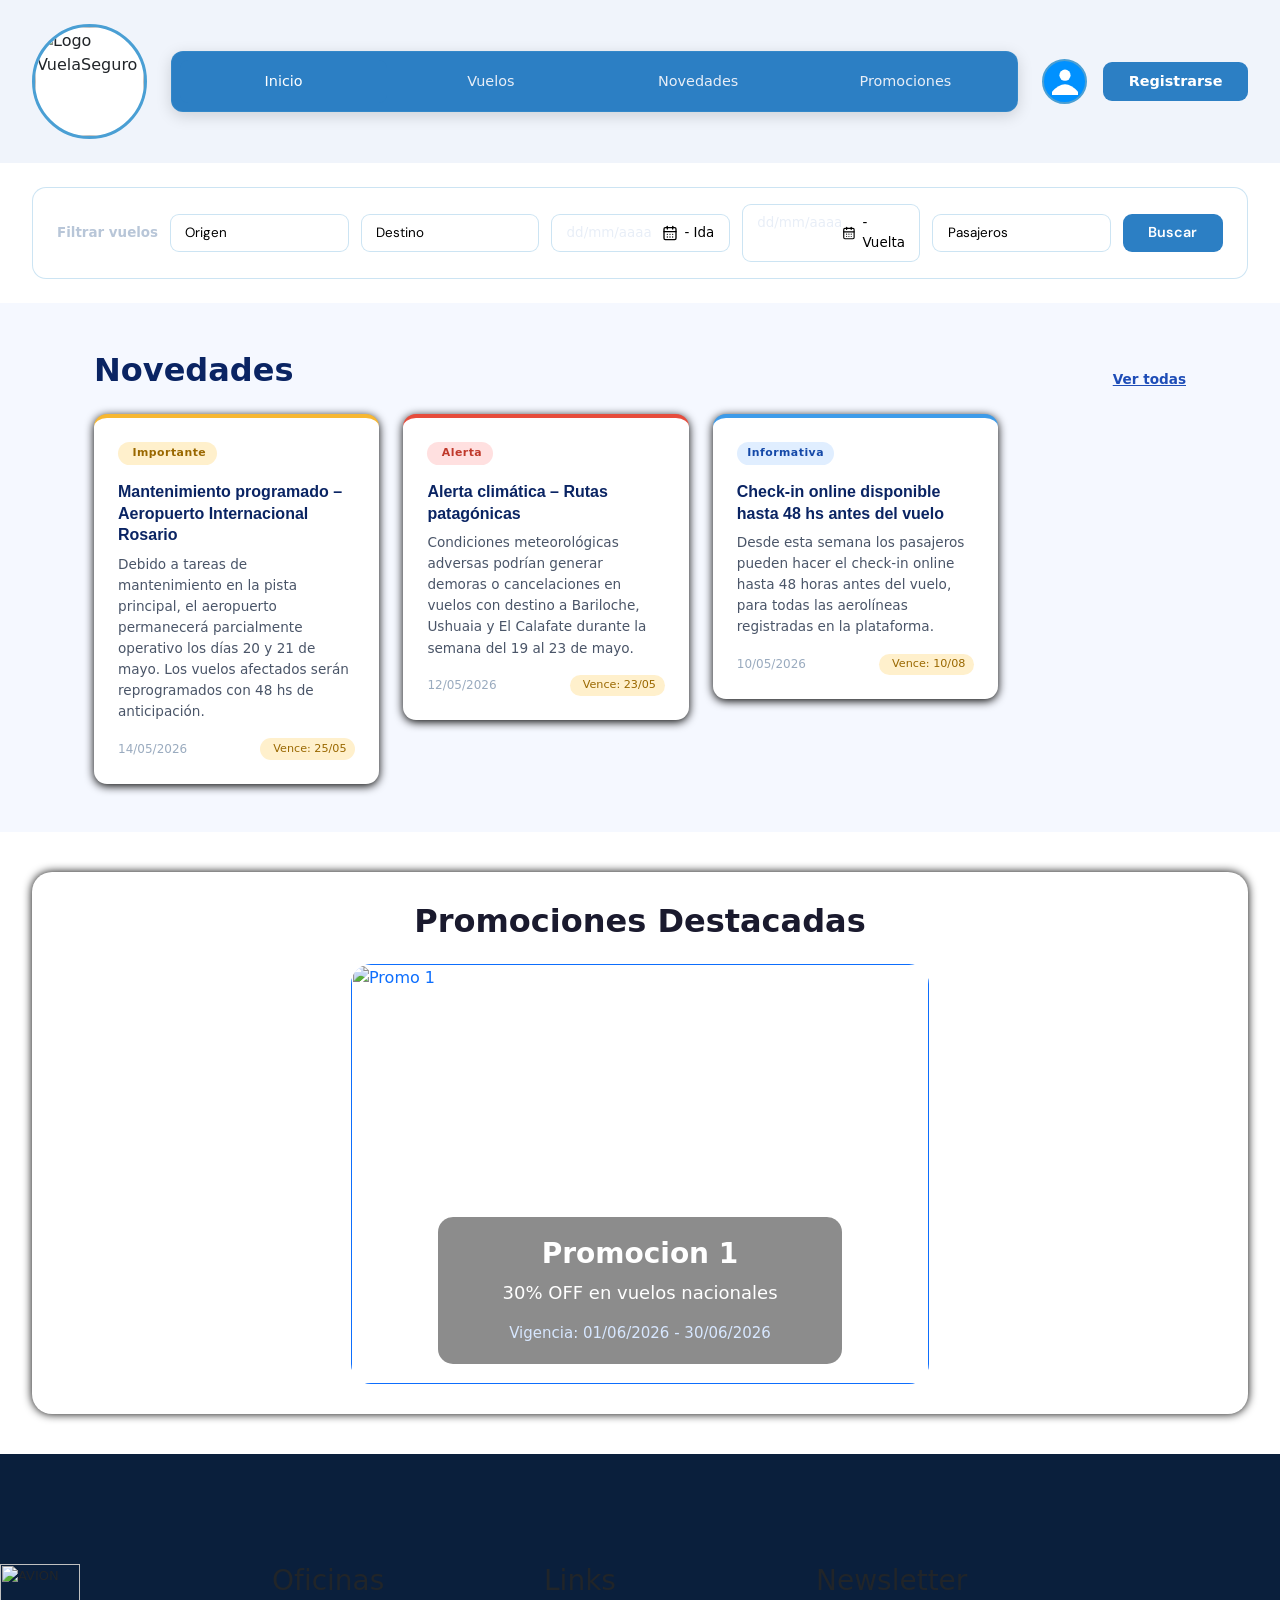
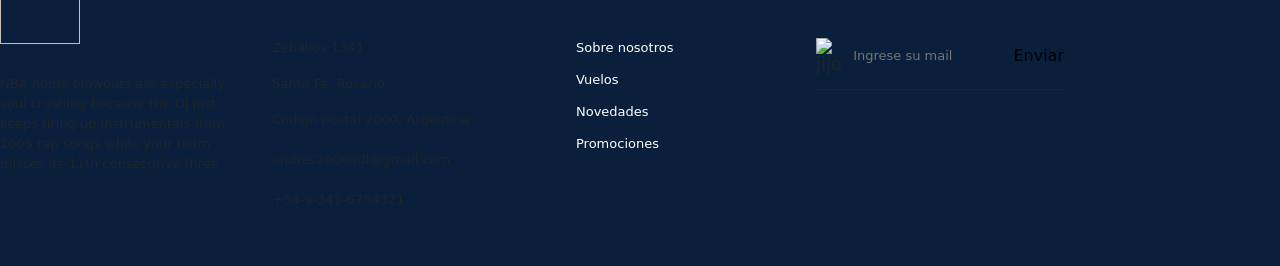
==== INDEX/index.html @ 40588db1 "Carpeta index para sus componentes" ====
<html lang="es">
<!DOCTYPE html>

<head>
  <title>VuelaSeguro</title>

  <!--Metadatos-->
  <meta charset="UTF-8"/>
  <meta name="viewport" content="width=device-width, initial-scale=1.0"/>

  <link href="https://cdn.jsdelivr.net/npm/bootstrap@5.3.3/dist/css/bootstrap.min.css" rel="stylesheet"/>
  <link href="https://fonts.googleapis.com/css2?family=DM+Sans:wght@400;500;600&display=swap" rel="stylesheet"/>

  <!--Links de hojas de estilo-->
  <link rel="stylesheet" href="estilos-navbar.css">
  <link rel="stylesheet" href="estilos-footer.css">
  <link rel="stylesheet" href="estilos-novedades.css">
  <link rel="stylesheet" href="estilos-promociones.css">

  <!-- Bootstrap CSS  -->
  <link href="https://cdn.jsdelivr.net/npm/bootstrap@5.0.2/dist/css/bootstrap.min.css" rel="stylesheet">
  
</head>

<body>
  <section class="navbar-section">
    <div class="header-wrapper">
      <nav class="navbar-custom">
        <div class="logo-wrap">
          <img src="./logo-vuelaseguro.png" class="logo-vuela" alt="Logo VuelaSeguro">
        </div>
        <div class="nav-links">
          <a href="#" class="active">Inicio</a>
          <a href="#">Vuelos</a>
          <a href="#">Novedades</a>
          <a href="#">Promociones</a>
        </div>
        <div class="nav-right">
          <div class="foto-perfil" title="Foto de perfil">
        <svg width="26" height="40" viewBox="0 0 42 42" xmlns="http://www.w3.org/2000/svg">
          <circle cx="21" cy="10" r="9" fill="#ffffff"/>
          <path d="M -4 42 Q 21 7 46 42 Z" fill="#ffffff"/>
        </svg>
          </div>
          <button class="btn-registro">Registrarse</button>
        </div>
      </nav>
    </div>
    <div class="filtro-bar">
      <span class="filtro-titulo">Filtrar vuelos</span>
      <input class="filtro-input" type="text" placeholder="Origen"/>
      <input class="filtro-input" type="text" placeholder="Destino"/>
      <div class="fecha-container">
        <div class="fecha-espejo" id="espejoIda">
          <span>dd/mm/aaaa</span>
          <span class="label-texto">
            <svg width="16" height="16" viewBox="0 0 24 24" fill="none" stroke="currentColor" stroke-width="2" stroke-linecap="round" stroke-linejoin="round"><rect x="3" y="4" width="18" height="18" rx="2" ry="2"></rect><line x1="16" y1="2" x2="16" y2="6"></line><line x1="8" y1="2" x2="8" y2="6"></line><line x1="3" y1="10" x2="21" y2="10"></line><path d="M8 14h.01M12 14h.01M16 14h.01M8 18h.01M12 18h.01M16 18h.01"></path></svg>
            - Ida
          </span>
        </div>
        <input class="fecha-input" type="date" id="fechaIda" onchange="actualizarFecha(this, 'espejoIda', '- Ida')" onclick="this.showPicker()"/>
      </div>
      <div class="fecha-container">
        <div class="fecha-espejo" id="espejoVuelta">
          <span>dd/mm/aaaa</span>
          <span class="label-texto">
            <svg width="16" height="16" viewBox="0 0 24 24" fill="none" stroke="currentColor" stroke-width="2" stroke-linecap="round" stroke-linejoin="round"><rect x="3" y="4" width="18" height="18" rx="2" ry="2"></rect><line x1="16" y1="2" x2="16" y2="6"></line><line x1="8" y1="2" x2="8" y2="6"></line><line x1="3" y1="10" x2="21" y2="10"></line><path d="M8 14h.01M12 14h.01M16 14h.01M8 18h.01M12 18h.01M16 18h.01"></path></svg>
            - Vuelta
          </span>
        </div>
        <input class="fecha-input" type="date" id="fechaVuelta" onchange="actualizarFecha(this, 'espejoVuelta', '- Vuelta')" onclick="this.showPicker()"/>
      </div>
      <input class="filtro-input" type="text" placeholder="Pasajeros"/>
      <button class="btn-buscar">Buscar</button>
    </div>
    <script>
      function actualizarFecha(input, espejoId, labelTexto) {
        const espejo = document.getElementById(espejoId);
        if (input.value) {
          const partes = input.value.split('-');
          const fechaFormateada = `${partes[2]}/${partes[1]}/${partes[0]}`;
          espejo.innerHTML = `<span style="color: #333;">${fechaFormateada}</span><span class="label-texto" style="color: var(--gris);"><svg width="16" height="16" viewBox="0 0 24 24" fill="none" stroke="currentColor" stroke-width="2" stroke-linecap="round" stroke-linejoin="round"><rect x="3" y="4" width="18" height="18" rx="2" ry="2"></rect><line x1="16" y1="2" x2="16" y2="6"></line><line x1="8" y1="2" x2="8" y2="6"></line><line x1="3" y1="10" x2="21" y2="10"></line><path d="M8 14h.01M12 14h.01M16 14h.01M8 18h.01M12 18h.01M16 18h.01"></path></svg> ${labelTexto}</span>`;
        } else {
          espejo.innerHTML = `<span>dd/mm/aaaa</span><span class="label-texto"><svg width="16" height="16" viewBox="0 0 24 24" fill="none" stroke="currentColor" stroke-width="2" stroke-linecap="round" stroke-linejoin="round"><rect x="3" y="4" width="18" height="18" rx="2" ry="2"></rect><line x1="16" y1="2" x2="16" y2="6"></line><line x1="8" y1="2" x2="8" y2="6"></line><line x1="3" y1="10" x2="21" y2="10"></line><path d="M8 14h.01M12 14h.01M16 14h.01M8 18h.01M12 18h.01M16 18h.01"></path></svg> ${labelTexto}</span>`;
        }
      }
    </script>
  </section>
  <section class="novedades-section" id="novedades">
    <div class="container px-3 px-md-4">
      <div class="d-flex justify-content-between align-items-end mb-4">
        <h2 class="m-0" style="color: var(--azul); font-weight: bold;">Novedades</h2>
        <a href="#" style="font-size: .85rem; color: var(--azul-m); text-decoration: none; font-weight: 600;">
          <u>Ver todas <i class="bi bi-arrow-right"></i></u>
        </a>
      </div>
      <div class="row row-cols-1 row-cols-md-2 row-cols-lg-3 g-4 justify-content-center">
        
        <!-- Novedad Destacada -->
        <div class="col">
          <div class="novedad-card destacada"> 
            <span class="badge-nov badge-imp"><i class="bi bi-star-fill me-1"></i>Importante</span>
            <div class="nov-titulo-card">Mantenimiento programado – Aeropuerto Internacional Rosario</div>
            <p class="nov-texto">
              Debido a tareas de mantenimiento en la pista principal, el aeropuerto permanecerá
              parcialmente operativo los días 20 y 21 de mayo. Los vuelos afectados serán
              reprogramados con 48 hs de anticipación.
            </p>
            <div class="nov-fecha">
              <span><i class="bi bi-calendar3"></i> 14/05/2026</span>
              <span class="nov-vence"><i class="bi bi-clock"></i>Vence: 25/05</span>
            </div>
          </div>
        </div>

        <!-- Novedad Alerta -->
        <div class="col">
          <div class="novedad-card alerta">
            <span class="badge-nov badge-alt"><i class="bi bi-cloud-lightning me-1"></i>Alerta</span>
            <div class="nov-titulo-card">Alerta climática – Rutas patagónicas</div>
            <p class="nov-texto">
              Condiciones meteorológicas adversas podrían generar demoras o cancelaciones en vuelos
              con destino a Bariloche, Ushuaia y El Calafate durante la semana del 19 al 23 de mayo.
            </p>
            <div class="nov-fecha">
              <span><i class="bi bi-calendar3"></i> 12/05/2026</span>
              <span class="nov-vence"><i class="bi bi-clock"></i>Vence: 23/05</span>
            </div>
          </div>
        </div>
        
        <!-- Novedad Informativa -->
        <div class="col">
          <div class="novedad-card">
            <span class="badge-nov badge-info">Informativa</span>
            <div class="nov-titulo-card">Check-in online disponible hasta 48 hs antes del vuelo</div>
            <p class="nov-texto">
              Desde esta semana los pasajeros pueden hacer el check-in online hasta 48 horas antes
              del vuelo, para todas las aerolíneas registradas en la plataforma.
            </p>
            <div class="nov-fecha">
              <span><i class="bi bi-calendar3"></i> 10/05/2026</span>
              <span class="nov-vence"><i class="bi bi-clock"></i>Vence: 10/08</span>
            </div>
          </div>
        </div>
      </div>
    </div>
  </section>    

  <!--PROMOCIONES-->
  <section class="promociones-section">

    <h2 class="text-center mb-4"> Promociones Destacadas</h2>
    <div class="contenedor-carousel">
      <div id="carouselPromos" class="carousel slide" data-bs-ride="carousel">
        <div class="carousel-inner">
          <div class="carousel-item active">
           <a href=""> <img src="https://www.radioromance.com/wp-content/uploads/2025/01/PATOS-1024x576.jpeg" class="d-block w-100" alt="Promo 1"> </a>
           <div class="carousel-caption">
            <h3>Promocion 1</h3>
            <p>30% OFF en vuelos nacionales</p>
            <span> Vigencia: 01/06/2026 - 30/06/2026 </span>
            </div>
          </div>
          <div class="carousel-item">
            <a href=""> <img src="https://verdecora.es/blog/wp-content/uploads/2025/06/cuidados-pato-casa.jpg" class="d-block w-100" alt="Promo 2"> </a>
            <div class="carousel-caption">
            <h3>Promocion 2</h3>
            <p>20% OFF en vuelos nacionales</p>
            <span> Vigencia: 03/07/2026 - 20/08/2026 </span>
            </div>
          </div>
          <div class="carousel-item">  
            <a href=""> <img src="https://findelmundo.tur.ar/imagecache/large/Anas-georgica-de-Jorge-La-Gotteria.jpg"class="d-block w-100" alt="Promo 3"> </a>
            <div class="carousel-caption">
            <h3>Promocion 3</h3>
            <p>25% OFF en vuelos nacionales</p>
            <span> Vigencia: 04/05/2026 - 22/06/2026 </span>
            </div>
          </div>
        </div>
            <button class="carousel-control-prev" type="button" data-bs-target="#carouselPromos" data-bs-slide="prev">
              <span class="carousel-control-prev-icon"></span>
            </button>
            <button class="carousel-control-next" type="button" data-bs-target="#carouselPromos" data-bs-slide="next">
              <span class="carousel-control-next-icon"></span>
            </button>
      </div>
    </div>
  </section>
  <section class="footer-section">
    <footer>
      <div class="row">
          <div class="colu">
            <img src="logo-vuelaseguro.png" alt="AVION" class="logo">
            <p>NBA home blowouts are especially soul crushing because the DJ just keeps firing up instrumentals from 2005 rap songs while your team misses its 11th consecutive three</p>
          </div>

          <div class="colu">
            <h3>Oficinas</h3>
            <p>Zeballos 1341</p>
            <p>Santa Fe, Rosario</p>
            <p>Codigo postal 2000, Argentina</p>
            <p class="email-contact">andres2000adl@gmail.com</p>
            <p>+54-9-341-6754321</p>
          </div>
            
          <div class="colu">
            <h3>Links</h3>
            <ul>
              <li><a href="https://www.frro.utn.edu.ar/">Sobre nosotros</a></li>
              <li><a href="">Vuelos</a></li>
              <li><a href="">Novedades</a></li>
              <li><a href="">Promociones</a></li>
            </ul>
          </div>

          <div class="colu">
            <h3>Newsletter</h3>
            <form class="footer-form">
              <img src="envelope.png" alt="jijo" class="footer-input-icon">
              <input type="email" placeholder="Ingrese su mail">
              <button type="button" class="footer-form-button">Enviar</button>
            </form>
            <div class="social-icons">
              <i class="bi bi-facebook"></i>
              <i class="fa-brands fa-square-x-twitter"></i>
              <i class="fa-brands fa-whatsapp"></i>
            </div>
          </div>
      </div>
    </footer>
  </section>
 

  <!-- Bootstrap Bundle with Popper -->
  <script src="https://cdn.jsdelivr.net/npm/bootstrap@5.0.2/dist/js/bootstrap.bundle.min.js"></script>
</body>
</html>
---- INDEX/estilos-navbar.css ----
:root {
      --cielo:       #2c7fc4;
      --cielo-claro: #4a9fd4;
      --gris:        #8a9ab0;
      --gris-claro:  #b8c6d8;
      --blanco-real: #ffffff;
      --blanco:      #eaf3fc;
      --fondo:       #18283c;
      --borde:       rgba(74, 159, 212, 0.28);
      --negro:       #000000;
    }
    * { box-sizing: border-box; margin: 0; padding: 0; }
    body { font-family: 'DM Sans', sans-serif; background: var(--fondo); color: var(--blanco); }
    .header-wrapper { background: var(--fondo); padding: 1.5rem 0 0 0; }
    .navbar-custom { margin: 0 2rem; padding-bottom: 1.5rem; display: flex; align-items: center; gap: 1.5rem; }
    .logo-wrap {  width: 115px;  height: 115px;  border-radius: 50%; border: 3px solid var(--cielo-claro); background: white; display: flex; align-items: center; justify-content: center; flex-shrink: 0; overflow: hidden; position: relative; }
    .logo-vuela { width: 100%; height: 100%; object-fit: cover; }
    .nav-links { background: var(--cielo); border: 1px solid var(--borde); border-radius: 12px; padding: 0.5rem; display: flex; flex: 1; justify-content: space-between; box-shadow: 0 4px 15px rgba(0,0,0,0.15); }
    .nav-links a { flex: 1; text-align: center; color: var(--gris); font-size: 0.9rem; font-weight: 500; padding: 0.7rem 0; border-radius: 8px; text-decoration: none; transition: all 0.2s; white-space: nowrap; }
    .nav-links a:hover { color: var(--gris-claro); background: rgba(44,127,196,0.05); }
    .nav-links a.active { color: var(--blanco); background: var(--cielo); }
    .nav-right { display: flex; align-items: center; gap: 1rem; flex-shrink: 0; }
    .foto-perfil { width: 45px; height: 45px; border-radius: 50%; border: 2px solid var(--cielo-claro); background: #0091ff; display: flex; align-items: center; justify-content: center; cursor: pointer; flex-shrink: 0; overflow: hidden; }
    .btn-registro { background: var(--cielo); border: none; color: #fff; border-radius: 9px; padding: 0.55rem 1.6rem; font-size: 0.9rem; font-weight: 600; white-space: nowrap; cursor: pointer; flex-shrink: 0; transition: all 0.2s; }
    .btn-registro:hover { background: var(--cielo-claro); }
    .filtro-bar { margin: 1.5rem 2rem; background: rgba(255,255,255,0.04); border: 1px solid var(--borde); border-radius: 14px; padding: 1rem 1.5rem; display: flex; align-items: center; gap: 0.75rem; flex-wrap: wrap; }
    .filtro-titulo { font-size: 0.84rem; font-weight: 600; color: var(--gris-claro); white-space: nowrap; flex-shrink: 0; }
    .filtro-input, .fecha-container { flex: 1; min-width: 140px; }
    .filtro-input { background: var(--blanco-real); border: 1px solid var(--borde); border-radius: 9px; color: #333; font-family: 'DM Sans', sans-serif; font-size: 0.84rem; padding: 0.5rem 0.9rem; outline: none; }
    .filtro-input::placeholder { color: var(--negro); }
    .fecha-container { position: relative; background: var(--blanco-real); border: 1px solid var(--borde); border-radius: 9px; display: flex; align-items: center; padding: 0.5rem 0.9rem; }
    .fecha-input { position: absolute; inset: 0; width: 100%; height: 100%; opacity: 0; cursor: pointer; }
    .fecha-espejo { display: flex; justify-content: space-between; width: 100%; font-size: 0.84rem; color: var(--gris); pointer-events: none; }
    .fecha-espejo .label-texto { color: var(--negro); display: flex; align-items: center; gap: 0.4rem; }
    .btn-buscar { background: var(--cielo); border: none; color: #fff; border-radius: 9px; padding: 0.5rem 1.6rem; font-family: 'DM Sans', sans-serif; font-size: 0.9rem; font-weight: 600; white-space: nowrap; cursor: pointer; flex-shrink: 0; }
---- INDEX/estilos-footer.css ----
footer{
    width: 100%;
    position: bottom;
    padding: 100px 0 30px;
    font-size: 13px;
    line-height: 20px;
    background-color: #0a1f3c;
}

.footer-form{
    padding-bottom: 15px;
    display: flex;
    align-items: center;
    justify-content: space-between;
    border-bottom: 1px solid;
    margin-bottom: 50px;
}

.footer-input-icon{
    font-size: 18px;
    margin-right: 10px;
}

.footer-form-button{
    background: transparent;
    border: 0;
    outline: none;
    cursor: pointer;
    font-size: 16px;

}

.footer-form input{
    width: 100%;
    background: transparent;
    color: white;
    border: 0;
    outline: none;
}


.social-icons .fa {
  width: 40px;
  height: 40px;
  font-size: 40px !important;
  color: blueviolet;
}


.row{
    width: 85%;
    margin: auto;
    display: flex;
    flex-wrap: wrap;
    align-items: flex-start;
    justify-content: space-between;

}

.colu{
    flex-basis: 25%;
    padding: 10px;
}

.colu h3{
    width: fit-content;
    margin-bottom: 40px;
    position: relative;
}

.logo{
    width: 80px;
    margin-bottom: 30px;
}

.email-contact{
    width: fit-content;
    border-bottom: 1px white;
    margin: 20px 0;
}

ul li{
    list-style: none;
    margin-bottom: 12px;
}

ul li a{
    text-decoration: none;
    color: white;
}
---- INDEX/estilos-novedades.css ----
:root {
      --azul:    #0a2463;
      --azul-m:  #1e4db7;
      --azul-cl: #3d9be9;
      --acento:  #f7b731;
      --fondo:   #f0f4fb;
      --texto:   #1a1a2e;
      --gris:    #e8eef7;
      --blanco:  #ffffff;
    } -->

    * { box-sizing: border-box; }
    
    body {
      font-family: 'Inter', sans-serif;
      background-color: var(--fondo);
      color: var(--texto);
      margin: 0;
    }

    .novedades-section { 
      background-color: #f5f8ff; 
      padding: 3rem 0; 
    }

    .novedad-card { 
      background-color: var(--blanco);
      border-radius: 13px;
      padding: 1.5rem;
      box-shadow: 0 2px 10px black;
      height: 100%; 
      display: flex;
      flex-direction: column; 
      border-top: 4px solid var(--azul-cl);
      transition: transform .2s, box-shadow .2s;
    }
    
    .novedad-card:hover {
      transform: translateY(-3px);
      box-shadow: 0 8px 24px rgba(255, 3, 3, 0.13);
    }

    .novedad-card.destacada { border-top-color: var(--acento); }
    .novedad-card.alerta    { border-top-color: #e74c3c; }
    .novedad-card.general   { border-top-color: var(--azul-cl); }

    .badge-nov {
      display: inline-block; font-size: .68rem; font-weight: 700;
      letter-spacing: .5px; padding: .22rem .65rem; border-radius: 20px;
      margin-bottom: 1rem; align-self: flex-start;
    }

    .badge-imp  { background: #fff0cc; color: #9a6800; }
    .badge-info { background: #e0eeff; color: #1549a8; }
    .badge-alt  { background: #ffe0e0; color: #c0392b; }
    .badge-gen  { background: #e8f5e9; color: #2e7d32; }

    .nov-titulo-card {
      font-family: 'Sora', sans-serif; font-weight: 700;
      font-size: 1rem; color: var(--azul);
      margin-bottom: .5rem; line-height: 1.35;
    }

    .nov-texto {
      font-size: .85rem; color: #4a5568;
      line-height: 1.55; 
      margin-bottom: 1rem; 
      flex-grow: 1; 
    }

    .nov-fecha {
      font-size: .75rem; color: #9aabbf;
      display: flex; align-items: center; gap: .3rem;
      margin-top: auto; 
      flex-wrap: wrap;
    }

    .nov-vence {
      font-size: .7rem; background: #fff0cc; color: #9a6800;
      border-radius: 20px; padding: .15rem .55rem;
      display: inline-flex; align-items: center; gap: .25rem; 
      margin-left: auto; 
    }
---- INDEX/estilos-promociones.css ----
.promociones-section{
    background-color: #ffffff;
    border-radius: 20px;
    margin: 40px auto;
    padding: 30px;
    width: 95%;
    box-shadow: 0px 0px 10px #000000;
}

.promociones-section h2{
    color: #1a1a2e;
    font-size: 32px;
    font-weight: bold;
}

.contenedor-carousel{
    width: 50%;
    margin: auto;
}

.carousel-item img{
    height: 420px;
    object-fit: cover;
    border-radius: 20px;
}

.carousel-caption{
    background: rgba(0,0,0,0.45);
    border-radius: 15px;
    padding: 20px;
    bottom: 20px;
}

.carousel-caption h3{
    font-size: 28px;
    font-weight: bold;
}

.carousel-caption p{
    font-size: 18px;
}

.carousel-caption span{
    font-size: 15px;
    color: #d7e7ff;
}

.promociones-section:hover{
    box-shadow: 0px 0px 30px #0a1f3c;
    transition: 0.3s;
}
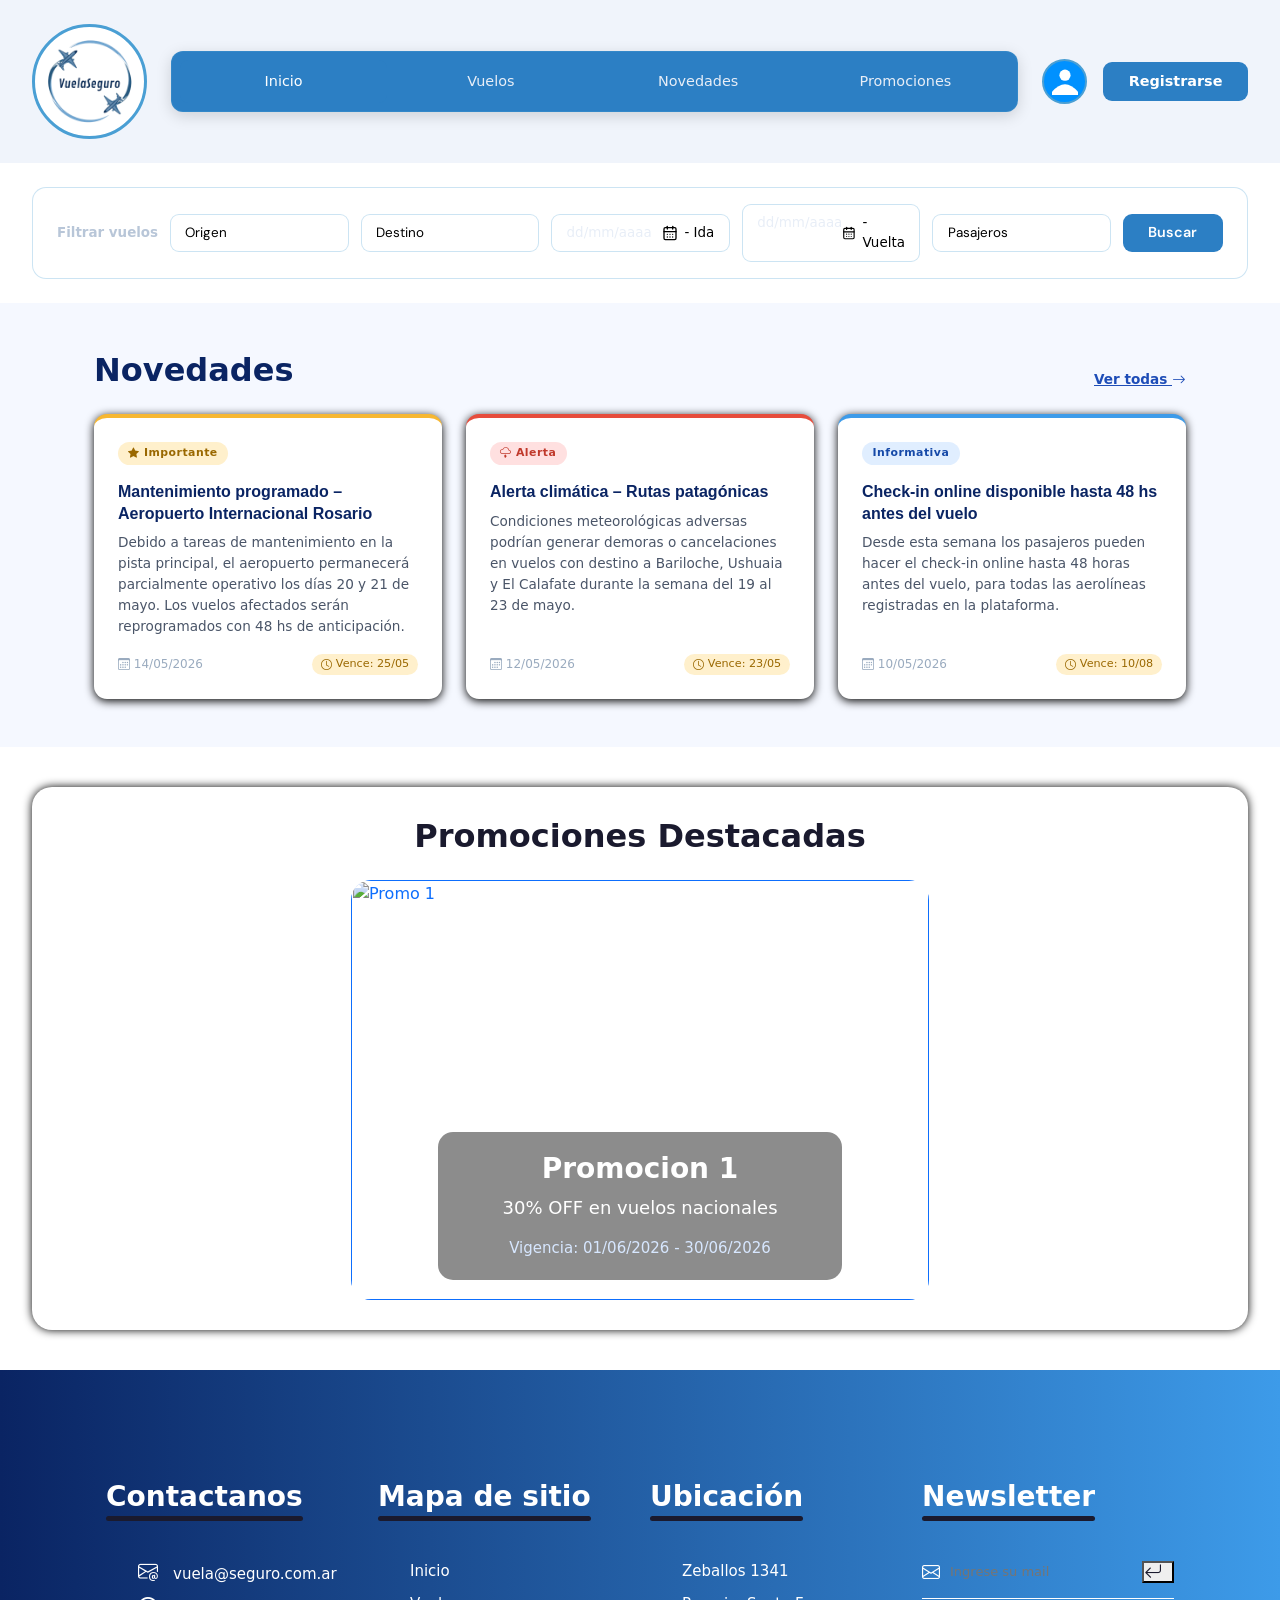
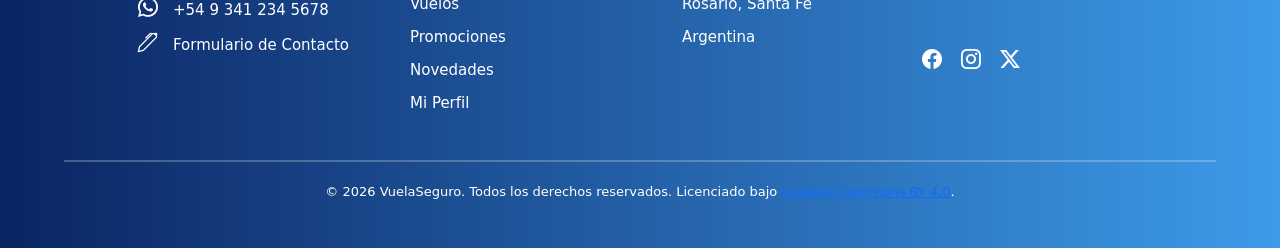
==== commit 19a1ab72: "Footer terminado" ====
--- a/INDEX/index.html
+++ b/INDEX/index.html
@@ -19,6 +19,7 @@
 
   <!-- Bootstrap CSS  -->
   <link href="https://cdn.jsdelivr.net/npm/bootstrap@5.0.2/dist/css/bootstrap.min.css" rel="stylesheet">
+  <link rel="stylesheet" href="https://cdn.jsdelivr.net/npm/bootstrap-icons@1.13.1/font/bootstrap-icons.min.css">
   
 </head>
 
@@ -189,47 +190,54 @@
       </div>
     </div>
   </section>
+  
   <section class="footer-section">
     <footer>
       <div class="row">
-          <div class="colu">
-            <img src="logo-vuelaseguro.png" alt="AVION" class="logo">
-            <p>NBA home blowouts are especially soul crushing because the DJ just keeps firing up instrumentals from 2005 rap songs while your team misses its 11th consecutive three</p>
-          </div>
-
-          <div class="colu">
-            <h3>Oficinas</h3>
-            <p>Zeballos 1341</p>
-            <p>Santa Fe, Rosario</p>
-            <p>Codigo postal 2000, Argentina</p>
-            <p class="email-contact">andres2000adl@gmail.com</p>
-            <p>+54-9-341-6754321</p>
-          </div>
-            
-          <div class="colu">
-            <h3>Links</h3>
-            <ul>
-              <li><a href="https://www.frro.utn.edu.ar/">Sobre nosotros</a></li>
-              <li><a href="">Vuelos</a></li>
-              <li><a href="">Novedades</a></li>
-              <li><a href="">Promociones</a></li>
-            </ul>
-          </div>
-
-          <div class="colu">
-            <h3>Newsletter</h3>
-            <form class="footer-form">
-              <img src="envelope.png" alt="jijo" class="footer-input-icon">
-              <input type="email" placeholder="Ingrese su mail">
-              <button type="button" class="footer-form-button">Enviar</button>
-            </form>
-            <div class="social-icons">
-              <i class="bi bi-facebook"></i>
-              <i class="fa-brands fa-square-x-twitter"></i>
-              <i class="fa-brands fa-whatsapp"></i>
-            </div>
-          </div>
-      </div>
+        <div class="col">
+          <h3><strong>Contactanos</strong><div class="subrayado"></div></h3>
+          <ul>
+            <li><i class="bi bi-envelope-at"></i><a>vuela@seguro.com.ar</a></li>
+            <li><i class="bi bi-whatsapp"></i><a>+54 9 341 234 5678</a></li>
+            <li><i class="bi bi-pen"></i><a href="">Formulario de Contacto</a></li>
+          </ul>
+        </div>
+        <div class="col">
+          <h3><strong>Mapa de sitio</strong><div class="subrayado"></div></h3>
+          <ul>
+            <li><a href="">Inicio</a></li>
+            <li><a href="">Vuelos</a></li>
+            <li><a href="">Promociones</a></li>
+            <li><a href="">Novedades</a></li>
+            <li><a href="">Mi Perfil</a></li>
+          </ul>
+        </div>
+        <div class="col">
+          <h3><strong>Ubicación</strong><div class="subrayado"></div></h3>
+          <ul>
+            <li><a href="https://maps.app.goo.gl/UvsGpUXHgk9GkpYP9" target="_blank">Zeballos 1341</a></li>
+            <li><a href="https://maps.app.goo.gl/87YMeSLAp74gH9mc7" target="_blank">Rosario, Santa Fe</a></li>
+            <li><a href="https://maps.app.goo.gl/u94xc8o8xowqeTuz8" target="_blank">Argentina</a></li>
+          </ul>
+        </div>
+        <div class="col">
+          <h3><strong>Newsletter</strong><div class="subrayado"></div></h3>
+          <form>
+            <i class="bi bi-envelope"></i>
+            <input type="email" placeholder="Ingrese su mail">
+            <button type="submit"><i class="bi bi-arrow-return-left"></i></button>
+          </form>
+          <div class="iconos-redes">
+            <i class="bi bi-facebook"></i>
+            <i class="bi bi-instagram"></i>
+            <i class="bi bi-twitter-x"></i></i>
+          </div>
+        </div>
+      </div>
+      <hr>
+      <p class="copyright">&copy; 2026 VuelaSeguro. Todos los derechos reservados. Licenciado bajo
+        <a href="https://creativecommons.org/licenses/by/4.0/" target="_blank" rel="noopener noreferrer">Creative Commons BY 4.0</a>.
+      </p>
     </footer>
   </section>
  
--- a/INDEX/estilos-footer.css
+++ b/INDEX/estilos-footer.css
@@ -1,93 +1,130 @@
+  :root {
+      --azul:    #0a2463;
+      --azul-m:  #1e4db7;
+      --azul-cl: #3d9be9;
+      --acento:  #f7b731;
+      --fondo:   #f0f4fb;
+      --texto:   #1a1a2e;
+      --gris:    #e8eef7;
+      --blanco:  #ffffff;
+}
 
 footer{
     width: 100%;
-    position: bottom;
+    position: absolute;
+    background: linear-gradient(to right, var(--azul), var(--azul-cl));
     padding: 100px 0 30px;
     font-size: 13px;
     line-height: 20px;
-    background-color: #0a1f3c;
 }
 
-.footer-form{
+footer hr {
+    width: 90%;
+    border: none;
+    border-top: 2px solid var(--fondo);  /* Controlás el grosor aquí */
+    margin: 20px auto;
+}
+
+footer .copyright{
+    text-align: center;
+    color: var(--blanco);
+}
+
+footer .row{
+    width: 85%;
+    margin: auto;
+    display: flex;
+    flex-wrap: wrap;
+    align-items:flex;
+    justify-content: space-between;
+}
+
+footer .row .col{
+    flex-basis: 25%;
+    padding: 10px;
+}
+
+footer .row .col h3 .subrayado{
+    width: 100%;
+    height: 5px;
+    background-color: var(--texto);
+    border-radius: 3px;
+    margin-top: 3px;
+    left: 0;
+    overflow: hidden;
+}
+
+footer .row .col h3{
+    width:fit-content;
+    margin-bottom: 40px;
+    position: relative;
+    color: var(--blanco)
+}
+
+footer .row .col ul li{
+    list-style:none;
+    margin-bottom: 12px;
+}
+
+footer .row .col ul li a{
+    font-size: 15px;
+    text-decoration: none;
+    color:var(--blanco);
+}
+
+footer .row .col ul li i{
+    margin-right: 15px;
+    color: var(--blanco);
+    font-size: 20px;
+}
+
+footer .row .col form{
     padding-bottom: 15px;
     display: flex;
     align-items: center;
     justify-content: space-between;
-    border-bottom: 1px solid;
+    border-bottom: 1px solid var(--blanco);
     margin-bottom: 50px;
 }
 
-.footer-input-icon{
+footer .row .col form i{
     font-size: 18px;
     margin-right: 10px;
+    color: var(--blanco);
 }
 
-.footer-form-button{
+footer .row .col form input{
+    width: 100%;
+    background: transparent;
+    border: 0;
+    outline: none;
+    color: var(--blanco);
+}
+
+footer .row .col form button i{
     background: transparent;
     border: 0;
     outline: none;
     cursor: pointer;
-    font-size: 16px;
-
+    color: var(--texto)
 }
 
-.footer-form input{
-    width: 100%;
-    background: transparent;
-    color: white;
-    border: 0;
-    outline: none;
+footer .row .col .iconos-redes i{
+    font-size: 20px;
+    width: 40px;
+    height: 40px;
+    text-align: center;
+    line-height: 40px;
+    color: var(--blanco);
+    margin-right: 15px;
+    cursor: pointer;
+}
+
+@media (max-width: 700px){
+
+    footer .col{
+        flex-basis: 100%;
+    }
 }
 
 
-.social-icons .fa {
-  width: 40px;
-  height: 40px;
-  font-size: 40px !important;
-  color: blueviolet;
-}
-
-
-.row{
-    width: 85%;
-    margin: auto;
-    display: flex;
-    flex-wrap: wrap;
-    align-items: flex-start;
-    justify-content: space-between;
-
-}
-
-.colu{
-    flex-basis: 25%;
-    padding: 10px;
-}
-
-.colu h3{
-    width: fit-content;
-    margin-bottom: 40px;
-    position: relative;
-}
-
-.logo{
-    width: 80px;
-    margin-bottom: 30px;
-}
-
-.email-contact{
-    width: fit-content;
-    border-bottom: 1px white;
-    margin: 20px 0;
-}
-
-ul li{
-    list-style: none;
-    margin-bottom: 12px;
-}
-
-ul li a{
-    text-decoration: none;
-    color: white;
-}
-
-
--- a/INDEX/estilos-novedades.css
+++ b/INDEX/estilos-novedades.css
@@ -12,7 +12,7 @@
     * { box-sizing: border-box; }
     
     body {
-      font-family: 'Inter', sans-serif;
+      font-family: 'Inter', sans-serif; 
       background-color: var(--fondo);
       color: var(--texto);
       margin: 0;
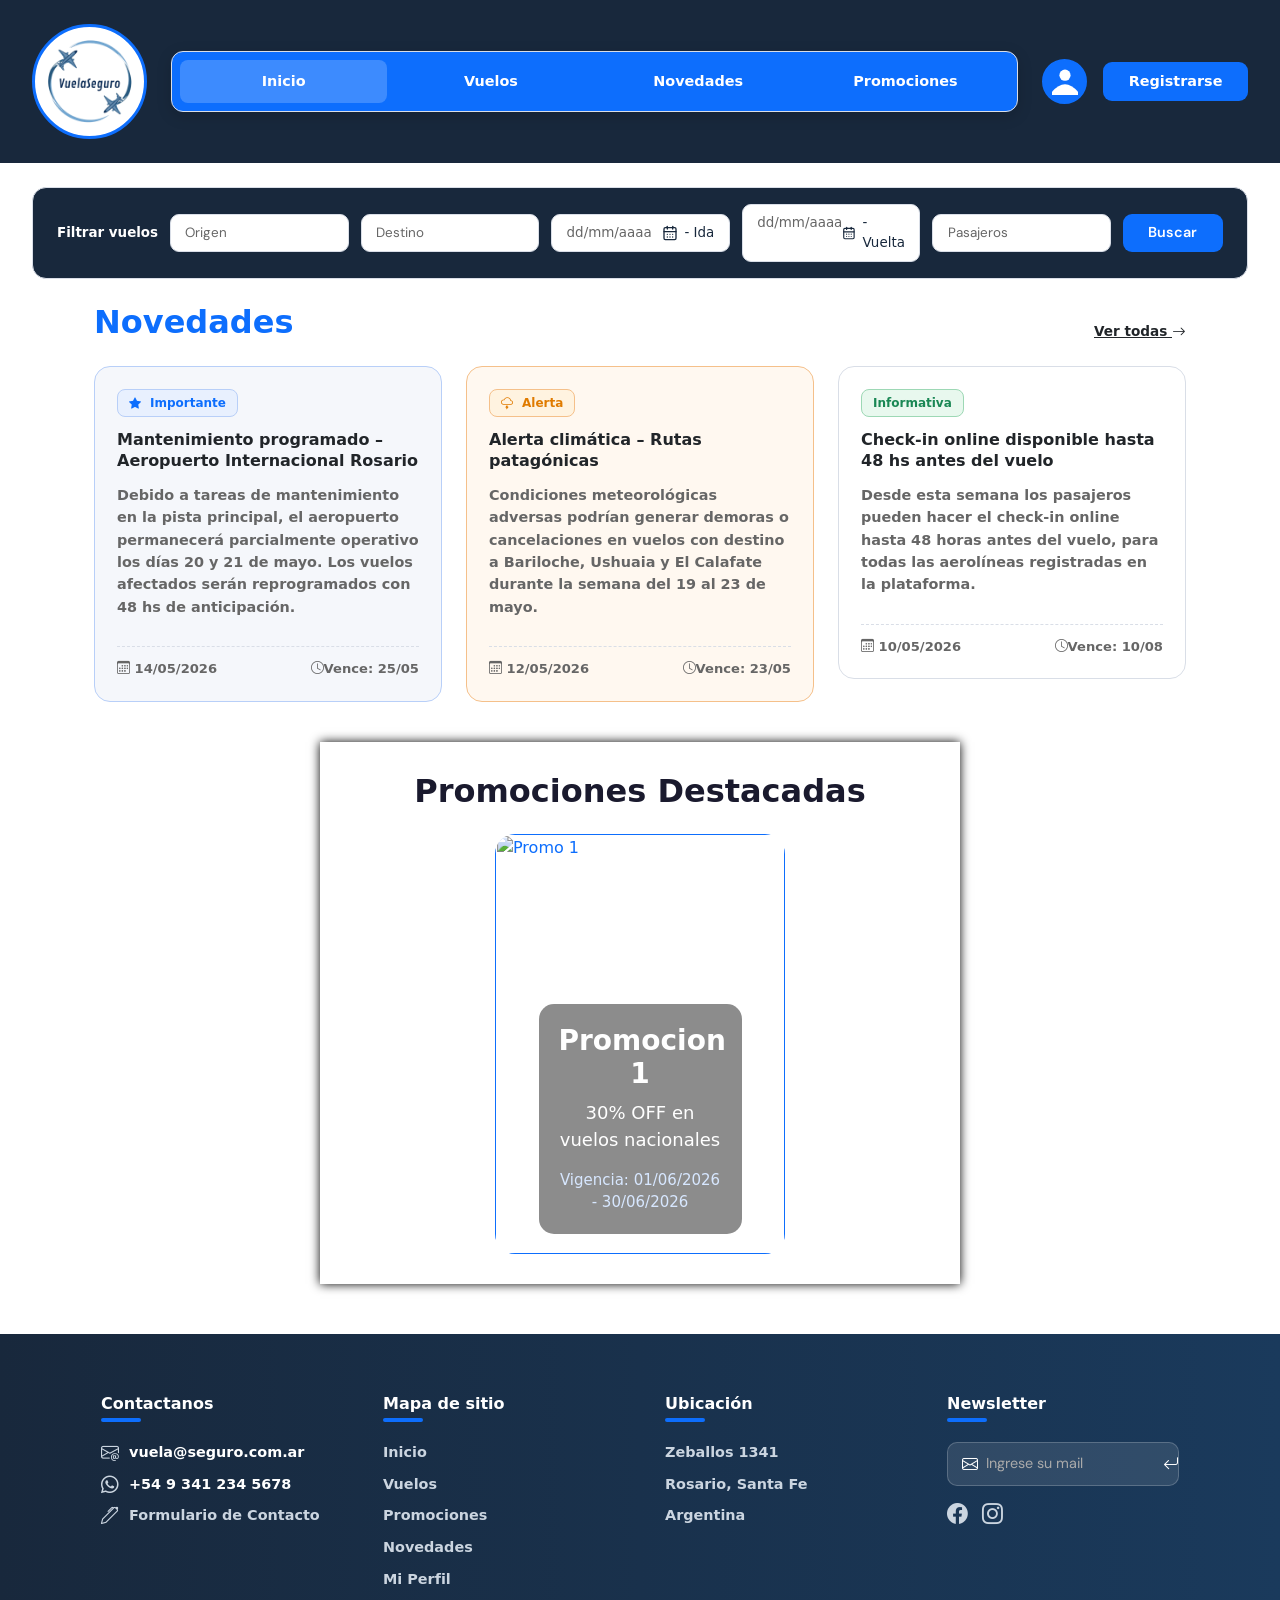
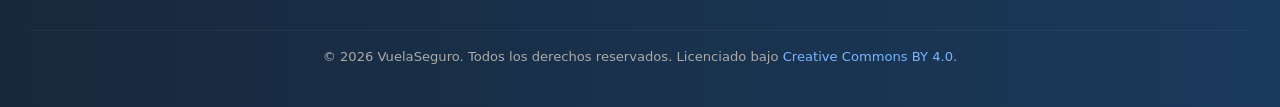
==== commit b65235f3: "Unificación de hojas de estilo y creación de un css global para mejor organización de estilos" ====
--- a/INDEX/index.html
+++ b/INDEX/index.html
@@ -11,11 +11,9 @@
   <link href="https://cdn.jsdelivr.net/npm/bootstrap@5.3.3/dist/css/bootstrap.min.css" rel="stylesheet"/>
   <link href="https://fonts.googleapis.com/css2?family=DM+Sans:wght@400;500;600&display=swap" rel="stylesheet"/>
 
-  <!--Links de hojas de estilo-->
-  <link rel="stylesheet" href="estilos-navbar.css">
-  <link rel="stylesheet" href="estilos-footer.css">
-  <link rel="stylesheet" href="estilos-novedades.css">
-  <link rel="stylesheet" href="estilos-promociones.css">
+  <link href="estilos-globales.css" rel="stylesheet">
+  <link href="estilos-novedades.css" rel="stylesheet">
+  <link href="estilos-promociones.css" rel="stylesheet">
 
   <!-- Bootstrap CSS  -->
   <link href="https://cdn.jsdelivr.net/npm/bootstrap@5.0.2/dist/css/bootstrap.min.css" rel="stylesheet">
@@ -31,17 +29,17 @@
           <img src="./logo-vuelaseguro.png" class="logo-vuela" alt="Logo VuelaSeguro">
         </div>
         <div class="nav-links">
-          <a href="#" class="active">Inicio</a>
-          <a href="#">Vuelos</a>
-          <a href="#">Novedades</a>
-          <a href="#">Promociones</a>
+          <a href="../INDEX/index.html" class="active">Inicio</a>
+          <a href="../VUELOS/vuelos.html">Vuelos</a>
+          <a href="../NOVEDADES/novedades.html">Novedades</a>
+          <a href="../PROMOCIONES/promociones.html">Promociones</a>
         </div>
         <div class="nav-right">
           <div class="foto-perfil" title="Foto de perfil">
-        <svg width="26" height="40" viewBox="0 0 42 42" xmlns="http://www.w3.org/2000/svg">
-          <circle cx="21" cy="10" r="9" fill="#ffffff"/>
-          <path d="M -4 42 Q 21 7 46 42 Z" fill="#ffffff"/>
-        </svg>
+            <svg width="26" height="40" viewBox="0 0 42 42" xmlns="http://www.w3.org/2000/svg">
+              <circle cx="21" cy="10" r="9" fill="#ffffff"/>
+              <path d="M -4 42 Q 21 7 46 42 Z" fill="#ffffff"/>
+            </svg>
           </div>
           <button class="btn-registro">Registrarse</button>
         </div>
@@ -91,7 +89,7 @@
     <div class="container px-3 px-md-4">
       <div class="d-flex justify-content-between align-items-end mb-4">
         <h2 class="m-0" style="color: var(--azul); font-weight: bold;">Novedades</h2>
-        <a href="#" style="font-size: .85rem; color: var(--azul-m); text-decoration: none; font-weight: 600;">
+        <a href="novedades.html" style="font-size: .85rem; color: var(--azul-m); text-decoration: none; font-weight: 600;">
           <u>Ver todas <i class="bi bi-arrow-right"></i></u>
         </a>
       </div>
@@ -199,16 +197,16 @@
           <ul>
             <li><i class="bi bi-envelope-at"></i><a>vuela@seguro.com.ar</a></li>
             <li><i class="bi bi-whatsapp"></i><a>+54 9 341 234 5678</a></li>
-            <li><i class="bi bi-pen"></i><a href="">Formulario de Contacto</a></li>
+            <li><i class="bi bi-pen"></i><a href="../CONTACTO/contacto.html">Formulario de Contacto</a></li>
           </ul>
         </div>
         <div class="col">
           <h3><strong>Mapa de sitio</strong><div class="subrayado"></div></h3>
           <ul>
-            <li><a href="">Inicio</a></li>
-            <li><a href="">Vuelos</a></li>
-            <li><a href="">Promociones</a></li>
-            <li><a href="">Novedades</a></li>
+            <li><a href="index.html">Inicio</a></li>
+            <li><a href="../VUELOS/vuelos.html">Vuelos</a></li>
+            <li><a href="../PROMOCIONES/promociones.html">Promociones</a></li>
+            <li><a href="../NOVEDADES/novedades.html">Novedades</a></li>
             <li><a href="">Mi Perfil</a></li>
           </ul>
         </div>
@@ -230,7 +228,6 @@
           <div class="iconos-redes">
             <i class="bi bi-facebook"></i>
             <i class="bi bi-instagram"></i>
-            <i class="bi bi-twitter-x"></i></i>
           </div>
         </div>
       </div>
--- a/INDEX/estilos-globales.css
+++ b/INDEX/estilos-globales.css
@@ -0,0 +1,407 @@
+
+
+/* =========================
+   VARIABLES
+========================== */
+
+:root {
+    --azul:        #0d6efd;
+    --azul-oscuro: #18283c;
+    --gris:        #666666;
+    --gris-claro:  #f5f7fb;
+    --borde:       #d9dee7;
+    --blanco:      #ffffff;
+    --verde:       #198754;
+    --rojo:        #dc3545;
+    --naranja:     #e07b00;
+}
+
+/* =========================
+   RESET
+========================== */
+
+* {
+    margin: 0;
+    padding: 0;
+    box-sizing: border-box;
+}
+
+body {
+    font-family: 'DM Sans', sans-serif;
+    background: var(--gris-claro);
+    color: var(--azul-oscuro);
+}
+
+/* =========================
+   NAVBAR
+========================== */
+
+ .header-wrapper {
+    background: var(--azul-oscuro);
+    padding: 1.5rem 0 0 0;
+}
+
+.navbar-custom {
+    margin: 0 2rem;
+    padding-bottom: 1.5rem;
+    display: flex;
+    align-items: center;
+    gap: 1.5rem;
+}
+
+.logo-wrap {
+    width: 115px;
+    height: 115px;
+    border-radius: 50%;
+    border: 3px solid var(--azul);       /* --cielo-claro → --azul */
+    background: var(--blanco);
+    display: flex;
+    align-items: center;
+    justify-content: center;
+    flex-shrink: 0;
+    overflow: hidden;
+    position: relative;
+}
+
+.logo-vuela {
+    width: 100%;
+    height: 100%;
+    object-fit: cover;
+}
+
+.nav-links {
+    background: var(--azul);             /* --cielo → --azul */
+    border: 1px solid var(--borde);
+    border-radius: 12px;
+    padding: 0.5rem;
+    display: flex;
+    flex: 1;
+    justify-content: space-between;
+    box-shadow: 0 4px 15px rgba(0, 0, 0, 0.15);
+}
+
+.nav-links a {
+
+    font-weight: 700;
+    flex: 1;
+    text-align: center;
+    color: var(--blanco);                /* --gris (sobre fondo oscuro) → --blanco */
+    font-size: 0.9rem;
+    padding: 0.7rem 0;
+    border-radius: 8px;
+    text-decoration: none;
+    transition: all 0.2s;
+    white-space: nowrap;
+}
+
+.nav-links a:hover {
+    color: var(--blanco);
+    background: rgba(255, 255, 255, 0.12); /* sutil sobre fondo azul */
+}
+
+.nav-links a.active {
+    color: var(--blanco);
+    background: rgba(255, 255, 255, 0.2); /* --gris --gris-claro era inválido, corregido */
+}
+
+.nav-right {
+    display: flex;
+    align-items: center;
+    gap: 1rem;
+    flex-shrink: 0;
+}
+
+.foto-perfil {
+    width: 45px;
+    height: 45px;
+    border-radius: 50%;
+    border: 2px solid var(--azul);       /* --cielo-claro → --azul */
+    background: var(--azul);             /* #0091ff → --azul */
+    display: flex;
+    align-items: center;
+    justify-content: center;
+    cursor: pointer;
+    flex-shrink: 0;
+    overflow: hidden;
+}
+
+.btn-registro {
+    background: var(--azul);             /* --cielo → --azul */
+    border: none;
+    color: var(--blanco);                /* red → --blanco (era un error) */
+    border-radius: 9px;
+    padding: 0.55rem 1.6rem;
+    font-size: 0.9rem;
+    font-weight: 600;
+    white-space: nowrap;
+    cursor: pointer;
+    flex-shrink: 0;
+    transition: all 0.2s;
+}
+
+.btn-registro:hover {
+    opacity: 0.85;                     
+}
+
+.filtro-bar {
+    margin: 1.5rem 2rem;
+    background: var(--azul-oscuro);       
+    border: 1px solid var(--borde);
+    border-radius: 14px;
+    padding: 1rem 1.5rem;
+    display: flex;
+    align-items: center;
+    gap: 0.75rem;
+    flex-wrap: wrap;
+    
+}
+
+.filtro-titulo {
+    font-size: 0.84rem;
+    font-weight: 600;
+    color: var(--blanco);          
+    white-space: nowrap;
+    flex-shrink: 0;
+}
+
+.filtro-input,
+.fecha-container {
+    flex: 1;
+    min-width: 140px;
+}
+
+.filtro-input {
+    background: var(--blanco);           
+    border: 1px solid var(--borde);
+    border-radius: 9px;
+    color: var(--azul-oscuro);           
+    font-family: 'DM Sans', sans-serif;
+    font-size: 0.84rem;
+    padding: 0.5rem 0.9rem;
+    outline: none;
+}
+
+.filtro-input::placeholder {
+    color: var(--gris);                  
+}
+
+.fecha-container {
+    position: relative;
+    background: var(--blanco);           
+    border: 1px solid var(--borde);
+    border-radius: 9px;
+    display: flex;
+    align-items: center;
+    padding: 0.5rem 0.9rem;
+}
+
+.fecha-input {
+    position: absolute;
+    inset: 0;
+    width: 100%;
+    height: 100%;
+    opacity: 0;
+    cursor: pointer;
+}
+
+.fecha-espejo {
+    display: flex;
+    justify-content: space-between;
+    width: 100%;
+    font-size: 0.84rem;
+    color: var(--gris);
+    pointer-events: none;
+}
+
+.fecha-espejo .label-texto {
+    color: var(--azul-oscuro);           
+    display: flex;
+    align-items: center;
+    gap: 0.4rem;
+}
+
+.btn-buscar {
+    background: var(--azul);            
+    border: none;
+    color: var(--blanco);
+    border-radius: 9px;
+    padding: 0.5rem 1.6rem;
+    font-family: 'DM Sans', sans-serif;
+    font-size: 0.9rem;
+    font-weight: 600;
+    white-space: nowrap;
+    cursor: pointer;
+    flex-shrink: 0;
+}
+
+/* =========================
+   FOOTER
+========================== */
+
+.footer-section {
+    background: linear-gradient(to right, var(--azul-oscuro), #1a3a5c);
+    color: var(--blanco);
+    padding: 50px 30px 24px;
+    margin-top: 50px;
+}
+
+.footer-section footer .row {
+    width: 90%;
+    margin: auto;
+    display: flex;
+    flex-wrap: wrap;
+    justify-content: space-between;
+    gap: 30px;
+    margin-bottom: 30px;
+}
+
+.footer-section footer .col {
+    flex-basis: 20%;
+    min-width: 160px;
+    padding: 10px;
+}
+
+.footer-section h3 {
+    font-size: 1rem;
+    margin-bottom: 20px;
+    color: var(--blanco);
+}
+
+.footer-section .subrayado {
+    width: 40px;
+    height: 4px;
+    background: var(--azul);
+    border-radius: 3px;
+    margin-top: 5px;
+}
+
+.footer-section ul {
+    list-style: none;
+    padding: 0;
+    margin: 0;
+    display: flex;
+    flex-direction: column;
+    gap: 10px;
+}
+
+.footer-section ul li {
+    display: flex;
+    align-items: center;
+    gap: 10px;
+    font-size: 0.9rem;
+}
+
+.footer-section ul li a {
+    
+    font-weight: 700;
+    color: #cbd5e0;
+    text-decoration: none;
+    transition: 0.2s;
+}
+
+.footer-section ul li a:hover {
+    color: var(--blanco);
+}
+
+.footer-section ul li i {
+    font-size: 1.1rem;
+    color: #cbd5e0;
+}
+
+.footer-section form {
+    display: flex;
+    align-items: center;
+    gap: 8px;
+    background: rgba(255, 255, 255, 0.1);
+    border: 1px solid rgba(255, 255, 255, 0.2);
+    border-radius: 10px;
+    padding: 10px 14px;
+    margin-bottom: 18px;
+}
+
+.footer-section form i {
+    font-size: 1rem;
+    color: var(--blanco);
+}
+
+.footer-section form input {
+    background: transparent;
+    border: none;
+    outline: none;
+    color: var(--blanco);
+    font-family: 'DM Sans', sans-serif;
+    font-size: 0.9rem;
+    flex: 1;
+}
+
+.footer-section form input::placeholder {
+    color: #aaaaaa;
+}
+
+.footer-section form button {
+    background: transparent;
+    border: none;
+    color: var(--blanco);
+    cursor: pointer;
+    font-size: 1rem;
+}
+
+.footer-section .iconos-redes {
+    display: flex;
+    gap: 14px;
+}
+
+.footer-section .iconos-redes i {
+    font-size: 1.3rem;
+    color: #cbd5e0;
+    cursor: pointer;
+    transition: 0.2s;
+}
+
+.footer-section .iconos-redes i:hover {
+    color: var(--blanco);
+}
+
+.footer-section hr {
+    border: none;
+    border-top: 1px solid rgba(255, 255, 255, 0.15);
+    margin-bottom: 16px;
+}
+
+.footer-section .copyright {
+    text-align: center;
+    font-size: 0.82rem;
+    color: #aaaaaa;
+}
+
+.footer-section .copyright a {
+    color: #7ab4ff;
+    text-decoration: none;
+}
+
+/* =========================
+   RESPONSIVE GLOBAL
+========================== */
+
+@media (max-width: 900px) {
+    .navbar-custom {
+        flex-direction: column;
+        gap: 18px;
+    }
+
+    .nav-links {
+        width: 100%;
+        flex-wrap: wrap;
+        gap: 10px;
+    }
+
+    .footer-section footer .col {
+        flex-basis: 45%;
+    }
+}
+
+@media (max-width: 550px) {
+    .footer-section footer .col {
+        flex-basis: 100%;
+    }
+}
--- a/INDEX/estilos-novedades.css
+++ b/INDEX/estilos-novedades.css
@@ -1,83 +1,165 @@
-:root {
-      --azul:    #0a2463;
-      --azul-m:  #1e4db7;
-      --azul-cl: #3d9be9;
-      --acento:  #f7b731;
-      --fondo:   #f0f4fb;
-      --texto:   #1a1a2e;
-      --gris:    #e8eef7;
-      --blanco:  #ffffff;
-    } -->
+.novedades-wrapper {
+    padding: 30px 25px;
+}
 
-    * { box-sizing: border-box; }
-    
-    body {
-      font-family: 'Inter', sans-serif; 
-      background-color: var(--fondo);
-      color: var(--texto);
-      margin: 0;
+.novedades-header {
+    display: flex;
+    justify-content: space-between;
+    align-items: center;
+    margin-bottom: 28px;
+}
+
+.novedades-header h2 {
+    font-size: 1.5rem;
+    font-weight: 700;
+}
+
+.novedades-count {
+    color: var(--gris);
+}
+
+/* GRID */
+
+.novedades-grid {
+    display: grid;
+    grid-template-columns: repeat(3, 1fr);
+    gap: 20px;
+}
+
+/* CARD BASE */
+
+.novedad-card {
+    font-weight: 700;
+    border: 1px solid var(--borde);
+    border-radius: 16px;
+    background: var(--blanco);
+    padding: 22px;
+    display: flex;
+    flex-direction: column;
+    gap: 12px;
+    transition: transform 0.2s, box-shadow 0.2s;
+}
+
+.novedad-card:hover {
+    transform: translateY(-3px);
+    box-shadow: 0 8px 24px rgba(0, 0, 0, 0.08);
+}
+
+/* VARIANTES */
+
+.novedad-card.destacada {
+    background: var(--gris-claro);
+    border-color: #b8cff8;
+}
+
+.novedad-card.alerta {
+    background: #fff8f0;
+    border-color: #f5c08a;
+}
+
+/* BADGES */
+
+.badge-nov {
+    display: inline-flex;
+    align-items: center;
+    gap: 5px;
+    border-radius: 8px;
+    padding: 4px 11px;
+    font-size: 0.75rem;
+    font-weight: 700;
+    width: fit-content;
+}
+
+.badge-imp {
+    background: #e8f0fe;
+    color: var(--azul);
+    border: 1px solid #b8cff8;
+}
+
+.badge-alt {
+    background: #fff3e0;
+    color: var(--naranja);
+    border: 1px solid #f5c08a;
+}
+
+.badge-info {
+    background: #e8f8ee;
+    color: var(--verde);
+    border: 1px solid #9dd8b5;
+}
+
+/* CONTENIDO */
+
+.nov-titulo-card {
+    font-weight: 700;
+    font-size: 1rem;
+    line-height: 1.35;
+}
+
+.nov-texto {
+    color: var(--gris);
+    font-size: 0.9rem;
+    line-height: 1.55;
+    flex: 1;
+}
+
+/* FECHA */
+
+.nov-fecha {
+    display: flex;
+    justify-content: space-between;
+    align-items: center;
+    border-top: 1px dashed var(--borde);
+    padding-top: 12px;
+    font-size: 0.82rem;
+    color: var(--gris);
+    gap: 10px;
+    flex-wrap: wrap;
+}
+
+.nov-vence {
+    font-weight: 600;
+}
+
+/* PAGINACIÓN */
+
+.paginacion-wrapper {
+    display: flex;
+    justify-content: center;
+    margin-top: 32px;
+    gap: 6px;
+}
+
+.paginacion-wrapper a {
+    border: 1px solid var(--borde);
+    border-radius: 10px;
+    padding: 9px 16px;
+    font-family: 'DM Sans', sans-serif;
+    font-weight: 600;
+    font-size: 0.9rem;
+    color: var(--azul-oscuro);
+    text-decoration: none;
+    background: var(--blanco);
+    transition: 0.2s;
+}
+
+.paginacion-wrapper a:hover,
+.paginacion-wrapper a.active {
+    background: var(--azul);
+    color: var(--blanco);
+    border-color: var(--azul);
+}
+
+/* RESPONSIVE */
+
+@media (max-width: 900px) {
+    .novedades-grid {
+        grid-template-columns: 1fr 1fr;
     }
+}
 
-    .novedades-section { 
-      background-color: #f5f8ff; 
-      padding: 3rem 0; 
+@media (max-width: 600px) {
+    .novedades-grid {
+        grid-template-columns: 1fr;
     }
-
-    .novedad-card { 
-      background-color: var(--blanco);
-      border-radius: 13px;
-      padding: 1.5rem;
-      box-shadow: 0 2px 10px black;
-      height: 100%; 
-      display: flex;
-      flex-direction: column; 
-      border-top: 4px solid var(--azul-cl);
-      transition: transform .2s, box-shadow .2s;
-    }
-    
-    .novedad-card:hover {
-      transform: translateY(-3px);
-      box-shadow: 0 8px 24px rgba(255, 3, 3, 0.13);
-    }
-
-    .novedad-card.destacada { border-top-color: var(--acento); }
-    .novedad-card.alerta    { border-top-color: #e74c3c; }
-    .novedad-card.general   { border-top-color: var(--azul-cl); }
-
-    .badge-nov {
-      display: inline-block; font-size: .68rem; font-weight: 700;
-      letter-spacing: .5px; padding: .22rem .65rem; border-radius: 20px;
-      margin-bottom: 1rem; align-self: flex-start;
-    }
-
-    .badge-imp  { background: #fff0cc; color: #9a6800; }
-    .badge-info { background: #e0eeff; color: #1549a8; }
-    .badge-alt  { background: #ffe0e0; color: #c0392b; }
-    .badge-gen  { background: #e8f5e9; color: #2e7d32; }
-
-    .nov-titulo-card {
-      font-family: 'Sora', sans-serif; font-weight: 700;
-      font-size: 1rem; color: var(--azul);
-      margin-bottom: .5rem; line-height: 1.35;
-    }
-
-    .nov-texto {
-      font-size: .85rem; color: #4a5568;
-      line-height: 1.55; 
-      margin-bottom: 1rem; 
-      flex-grow: 1; 
-    }
-
-    .nov-fecha {
-      font-size: .75rem; color: #9aabbf;
-      display: flex; align-items: center; gap: .3rem;
-      margin-top: auto; 
-      flex-wrap: wrap;
-    }
-
-    .nov-vence {
-      font-size: .7rem; background: #fff0cc; color: #9a6800;
-      border-radius: 20px; padding: .15rem .55rem;
-      display: inline-flex; align-items: center; gap: .25rem; 
-      margin-left: auto; 
-    }+}
--- a/INDEX/estilos-promociones.css
+++ b/INDEX/estilos-promociones.css
@@ -1,9 +1,8 @@
 .promociones-section{
-    background-color: #ffffff;
-    border-radius: 20px;
+    background-color: var(--azul-m);
     margin: 40px auto;
-    padding: 30px;
-    width: 95%;
+    padding: 30px; 
+    width: 50%;
     box-shadow: 0px 0px 10px #000000;
 }
 
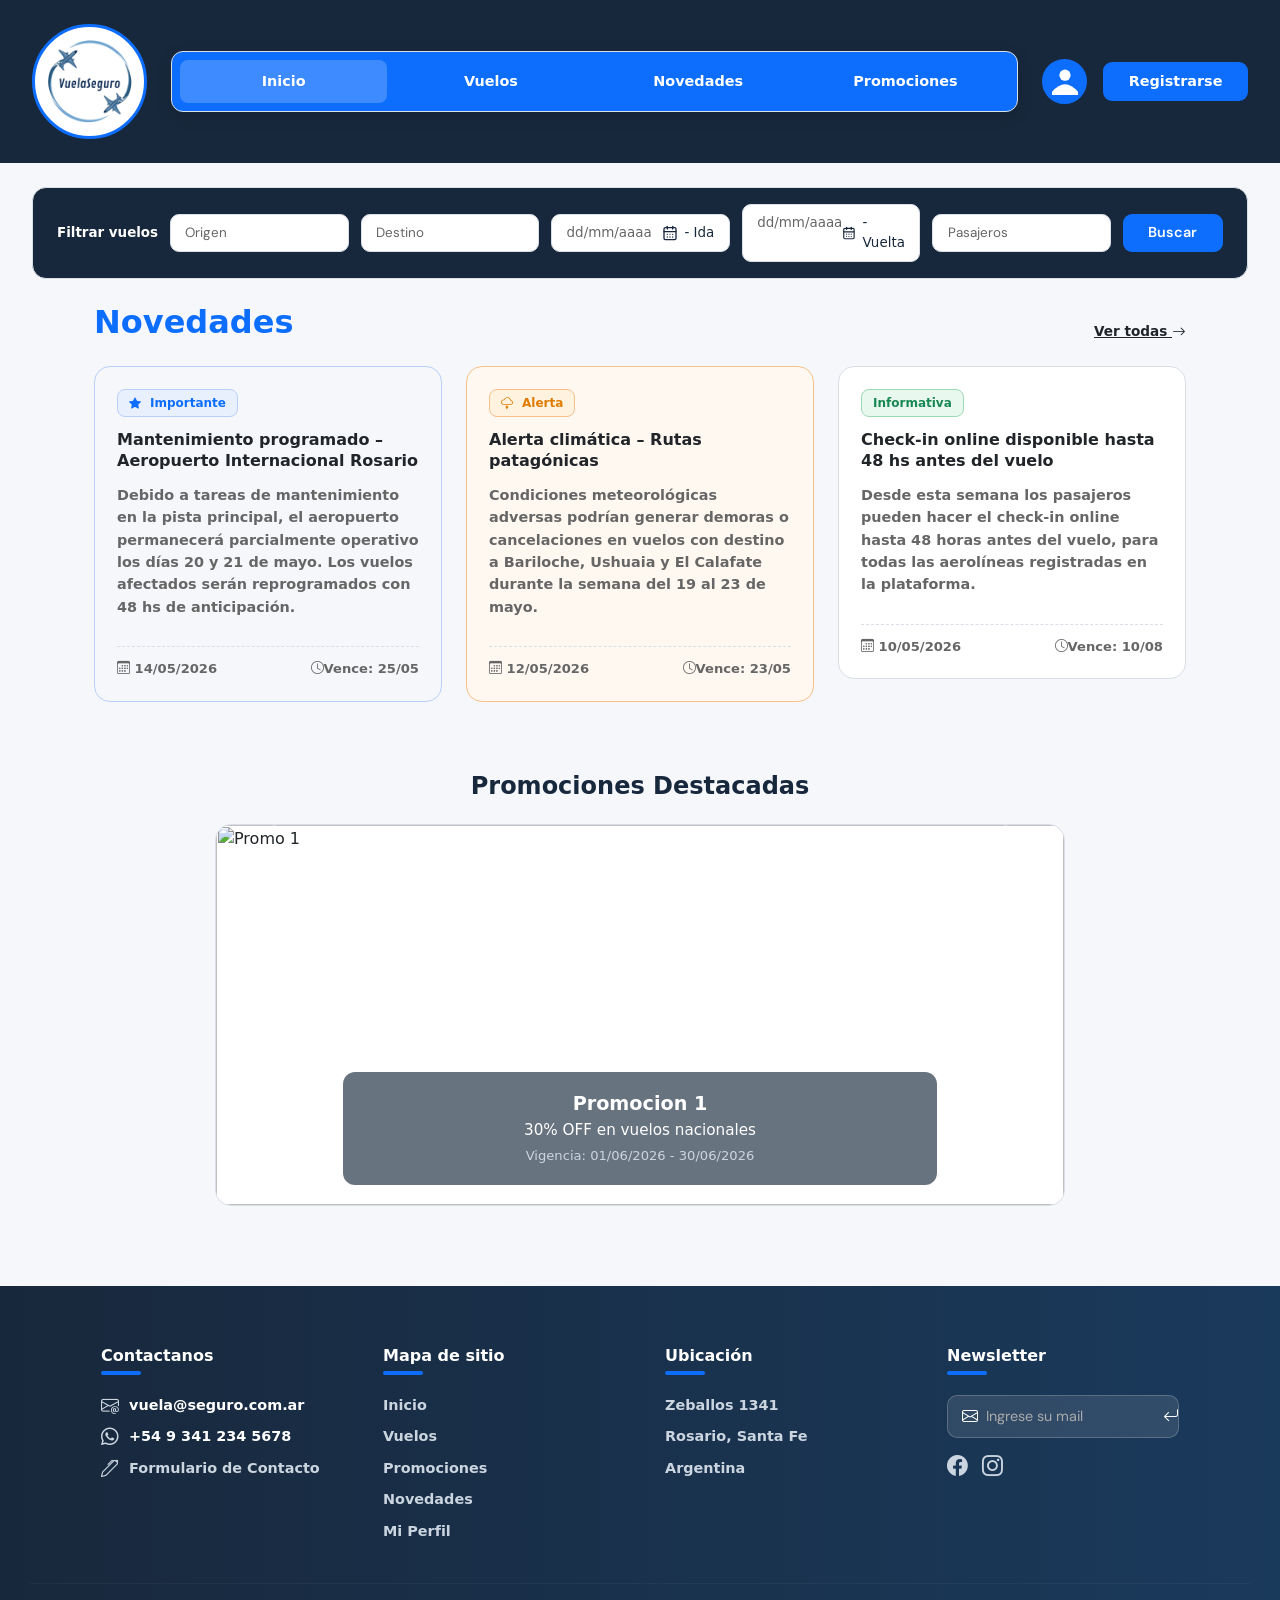
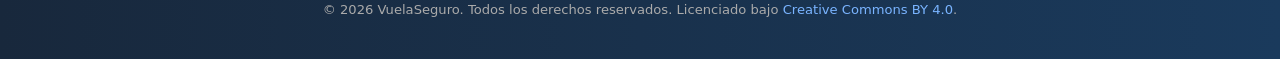
==== commit 3a452cac: "Cambios de estilos index, promociones y contacto." ====
--- a/INDEX/index.html
+++ b/INDEX/index.html
@@ -14,6 +14,9 @@
   <link href="estilos-globales.css" rel="stylesheet">
   <link href="estilos-novedades.css" rel="stylesheet">
   <link href="estilos-promociones.css" rel="stylesheet">
+   <style>
+    body { background: var(--gris-claro) !important; }
+  </style>
 
   <!-- Bootstrap CSS  -->
   <link href="https://cdn.jsdelivr.net/npm/bootstrap@5.0.2/dist/css/bootstrap.min.css" rel="stylesheet">
@@ -148,43 +151,43 @@
   </section>    
 
   <!--PROMOCIONES-->
-  <section class="promociones-section">
+   <section class="promociones-section">
 
     <h2 class="text-center mb-4"> Promociones Destacadas</h2>
     <div class="contenedor-carousel">
-      <div id="carouselPromos" class="carousel slide" data-bs-ride="carousel">
+      <div id="carouselPromos" class="carousel slide" data-bs-ride="carousel" style="position:relative;">
         <div class="carousel-inner">
           <div class="carousel-item active">
-           <a href=""> <img src="https://www.radioromance.com/wp-content/uploads/2025/01/PATOS-1024x576.jpeg" class="d-block w-100" alt="Promo 1"> </a>
-           <div class="carousel-caption">
-            <h3>Promocion 1</h3>
-            <p>30% OFF en vuelos nacionales</p>
-            <span> Vigencia: 01/06/2026 - 30/06/2026 </span>
+            <img src="https://www.radioromance.com/wp-content/uploads/2025/01/PATOS-1024x576.jpeg" class="d-block w-100" alt="Promo 1">
+            <div class="carousel-caption">
+              <h3>Promocion 1</h3>
+              <p>30% OFF en vuelos nacionales</p>
+              <span>Vigencia: 01/06/2026 - 30/06/2026</span>
             </div>
           </div>
           <div class="carousel-item">
-            <a href=""> <img src="https://verdecora.es/blog/wp-content/uploads/2025/06/cuidados-pato-casa.jpg" class="d-block w-100" alt="Promo 2"> </a>
+            <img src="https://verdecora.es/blog/wp-content/uploads/2025/06/cuidados-pato-casa.jpg" class="d-block w-100" alt="Promo 2">
             <div class="carousel-caption">
-            <h3>Promocion 2</h3>
-            <p>20% OFF en vuelos nacionales</p>
-            <span> Vigencia: 03/07/2026 - 20/08/2026 </span>
-            </div>
-          </div>
-          <div class="carousel-item">  
-            <a href=""> <img src="https://findelmundo.tur.ar/imagecache/large/Anas-georgica-de-Jorge-La-Gotteria.jpg"class="d-block w-100" alt="Promo 3"> </a>
+              <h3>Promocion 2</h3>
+              <p>20% OFF en vuelos nacionales</p>
+              <span>Vigencia: 03/07/2026 - 20/08/2026</span>
+            </div>
+          </div>
+          <div class="carousel-item">
+            <img src="https://findelmundo.tur.ar/imagecache/large/Anas-georgica-de-Jorge-La-Gotteria.jpg" class="d-block w-100" alt="Promo 3">
             <div class="carousel-caption">
-            <h3>Promocion 3</h3>
-            <p>25% OFF en vuelos nacionales</p>
-            <span> Vigencia: 04/05/2026 - 22/06/2026 </span>
-            </div>
-          </div>
-        </div>
-            <button class="carousel-control-prev" type="button" data-bs-target="#carouselPromos" data-bs-slide="prev">
-              <span class="carousel-control-prev-icon"></span>
-            </button>
-            <button class="carousel-control-next" type="button" data-bs-target="#carouselPromos" data-bs-slide="next">
-              <span class="carousel-control-next-icon"></span>
-            </button>
+              <h3>Promocion 3</h3>
+              <p>25% OFF en vuelos nacionales</p>
+              <span>Vigencia: 04/05/2026 - 22/06/2026</span>
+            </div>
+          </div>
+        </div>
+        <button class="carousel-control-prev" type="button" data-bs-target="#carouselPromos" data-bs-slide="prev">
+          <span class="carousel-control-prev-icon"></span>
+        </button>
+        <button class="carousel-control-next" type="button" data-bs-target="#carouselPromos" data-bs-slide="next">
+          <span class="carousel-control-next-icon"></span>
+        </button>
       </div>
     </div>
   </section>
@@ -242,7 +245,4 @@
   <!-- Bootstrap Bundle with Popper -->
   <script src="https://cdn.jsdelivr.net/npm/bootstrap@5.0.2/dist/js/bootstrap.bundle.min.js"></script>
 </body>
-</html>
-
-
-  
+</html>
--- a/INDEX/estilos-globales.css
+++ b/INDEX/estilos-globales.css
@@ -49,6 +49,12 @@
     gap: 1.5rem;
 }
 
+.breadcrumb{
+    justify-content: left;
+    height: 1px;
+    margin-left: 20px;
+}
+
 .logo-wrap {
     width: 115px;
     height: 115px;
--- a/INDEX/estilos-promociones.css
+++ b/INDEX/estilos-promociones.css
@@ -1,50 +1,111 @@
-.promociones-section{
-    background-color: var(--azul-m);
+/* =========================
+   SECCIÓN PROMOCIONES (INDEX)
+========================== */
+ 
+.promociones-section {
+    padding: 30px 25px;
     margin: 40px auto;
-    padding: 30px; 
-    width: 50%;
-    box-shadow: 0px 0px 10px #000000;
+    max-width: 900px;
 }
-
-.promociones-section h2{
-    color: #1a1a2e;
-    font-size: 32px;
-    font-weight: bold;
+ 
+.promociones-section h2 {
+    font-size: 1.5rem;
+    font-weight: 700;
+    color: var(--azul-oscuro);
+    margin-bottom: 20px;
 }
-
-.contenedor-carousel{
-    width: 50%;
-    margin: auto;
+ 
+/* CONTENEDOR CAROUSEL */
+ 
+.contenedor-carousel {
+    border: 1px solid var(--borde);
+    border-radius: 16px;
+    overflow: hidden;
+    background: #ffffff;
 }
-
-.carousel-item img{
-    height: 420px;
+ 
+/* Bootstrap ya pone position:relative en .carousel,
+   las flechas se posicionan sobre la imagen correctamente */
+ 
+/* IMÁGENES */
+ 
+.carousel-item img {
+    height: 380px;
     object-fit: cover;
-    border-radius: 20px;
+    width: 100%;
 }
-
-.carousel-caption{
-    background: rgba(0,0,0,0.45);
-    border-radius: 15px;
-    padding: 20px;
+ 
+/* CAPTION */
+ 
+.carousel-caption {
+    background: rgba(24, 40, 60, 0.65);
+    border-radius: 12px;
+    padding: 16px 20px;
     bottom: 20px;
+    left: 20px;
+    right: 20px;
+    text-align: left;
 }
-
-.carousel-caption h3{
-    font-size: 28px;
-    font-weight: bold;
+ 
+.carousel-caption h3 {
+    font-size: 1.2rem;
+    font-weight: 700;
+    margin-bottom: 4px;
+    color: #ffffff;
 }
-
-.carousel-caption p{
-    font-size: 18px;
+ 
+.carousel-caption p {
+    font-size: 0.95rem;
+    color: #ffffff;
+    margin-bottom: 4px;
 }
-
-.carousel-caption span{
-    font-size: 15px;
-    color: #d7e7ff;
+ 
+.carousel-caption span {
+    font-size: 0.82rem;
+    color: #cbd5e0;
 }
-
-.promociones-section:hover{
-    box-shadow: 0px 0px 30px #0a1f3c;
-    transition: 0.3s;
-}+ 
+/* CONTROLES — flechas a los costados */
+ 
+.carousel-control-prev,
+.carousel-control-next {
+    position: absolute;
+    top: 50%;
+    transform: translateY(-50%);
+    width: 44px;
+    height: 44px;
+    background: var(--azul);
+    border-radius: 50%;
+    opacity: 1;
+    display: flex;
+    align-items: center;
+    justify-content: center;
+}
+ 
+.carousel-control-prev {
+    left: 12px;
+}
+ 
+.carousel-control-next {
+    right: 12px;
+}
+ 
+.carousel-control-prev:hover,
+.carousel-control-next:hover {
+    opacity: 0.85;
+}
+ 
+/* =========================
+   RESPONSIVE
+========================== */
+ 
+@media (max-width: 900px) {
+    .promociones-section {
+        padding: 20px 15px;
+    }
+ 
+    .carousel-item img {
+        height: 240px;
+    }
+}
+ 
